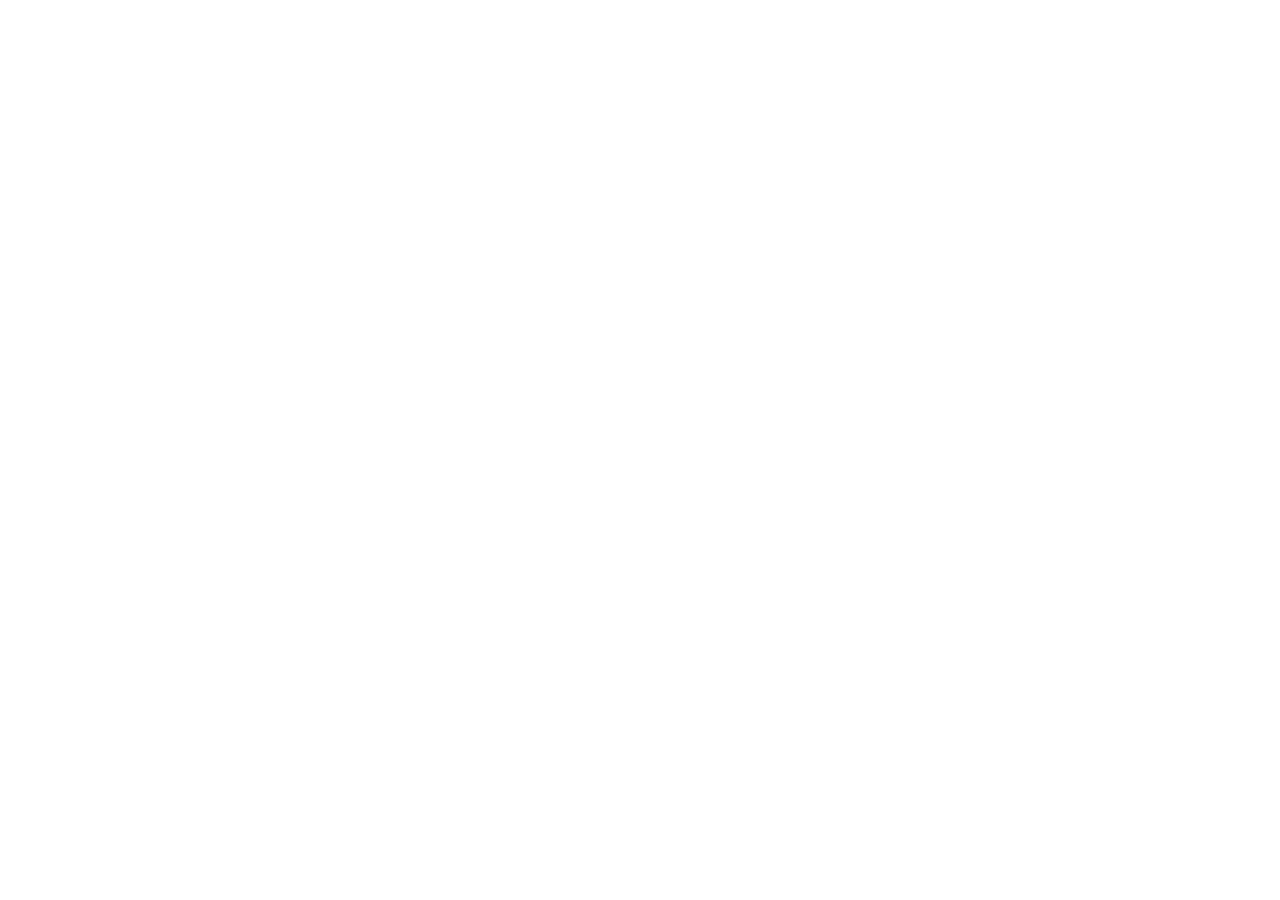
==== HW/February/19.02.2026/index.html @ c7c9b463 "first commit" ====
<!DOCTYPE html>
<html lang="en">
<head>
    <meta charset="UTF-8">
    <meta name="viewport" content="width=device-width, initial-scale=1.0">
    <title>Document</title>
    <link rel="stylesheet" href="./main.css">
</head>
<body>
    
    <header>
        <div class="container">
            <div class="navbar"></div>
        </div>
    </header>

    <main>
        <section>
            <div class="container"></div>
        </section>
    </main>

    <footer>
        <div class="container"></div>
    </footer>

</body>
</html>
---- HW/February/19.02.2026/main.css ----
/*# sourceMappingURL=main.css.map */
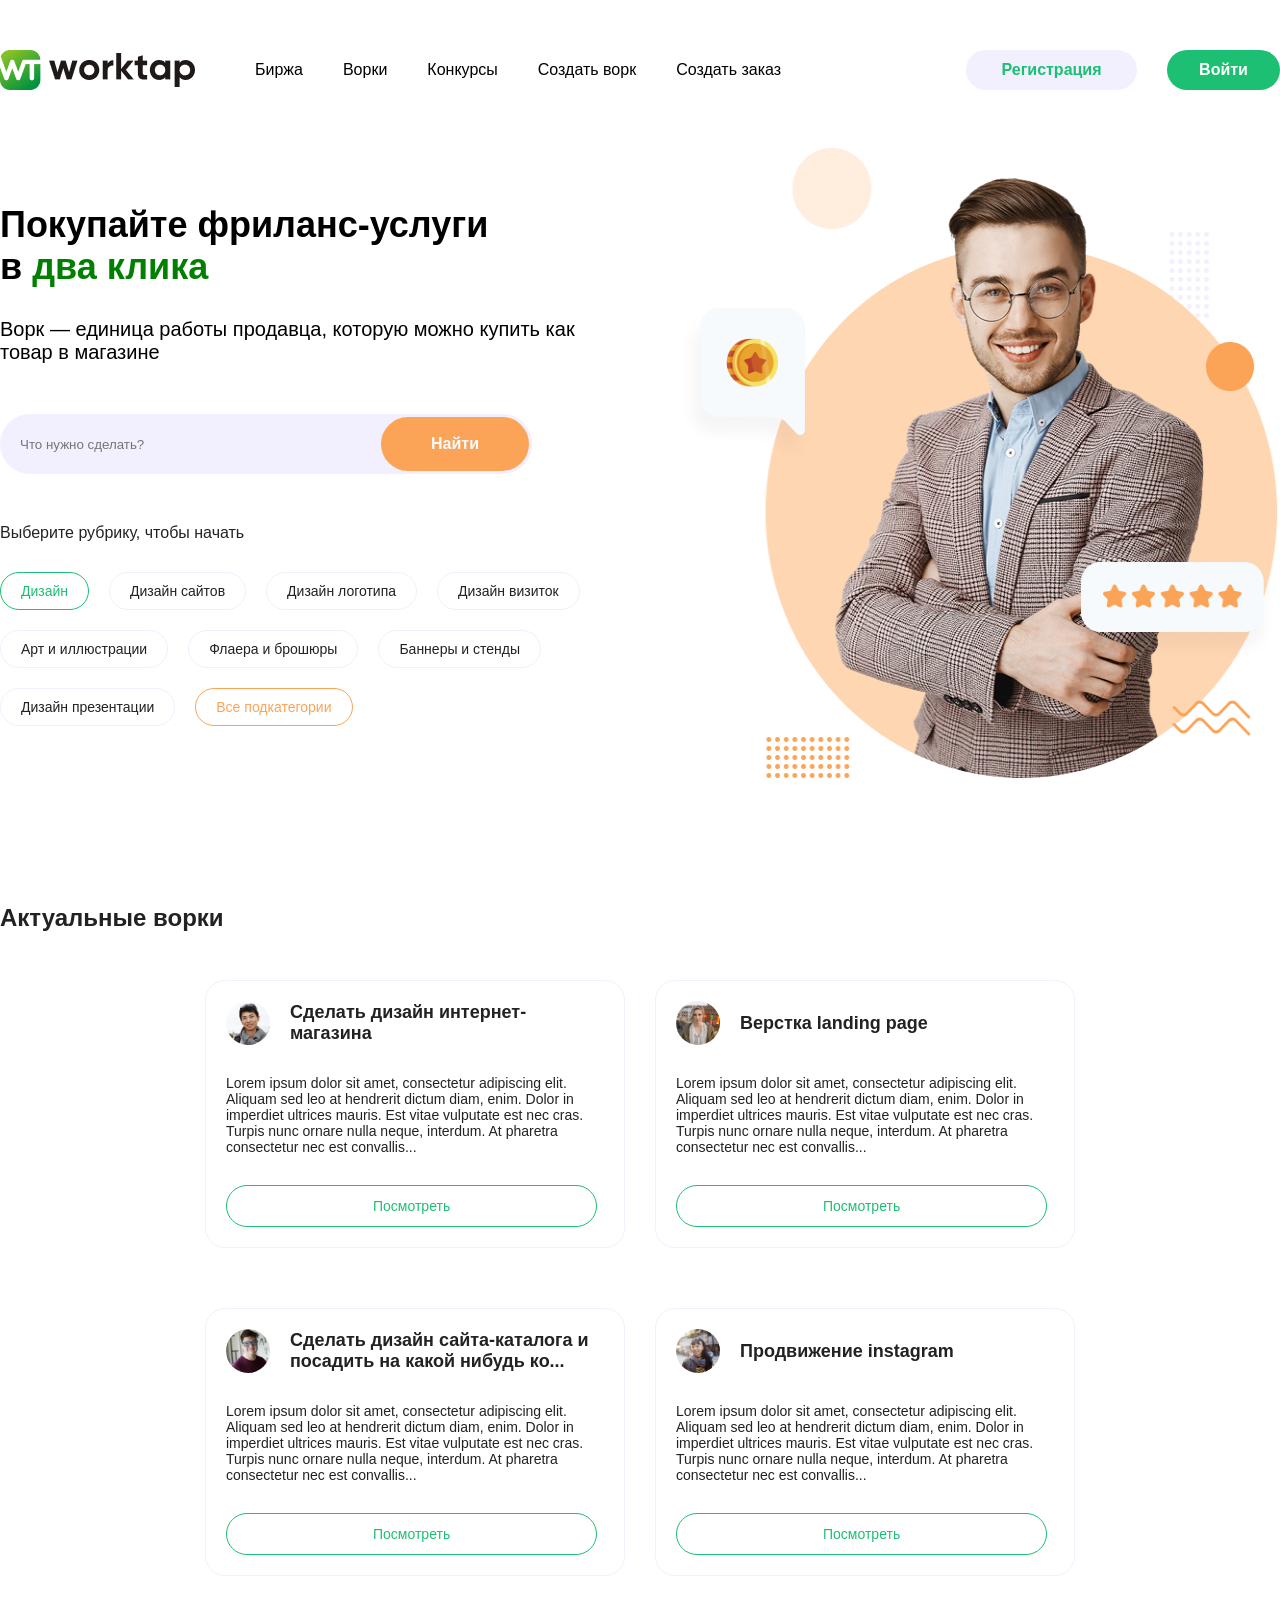
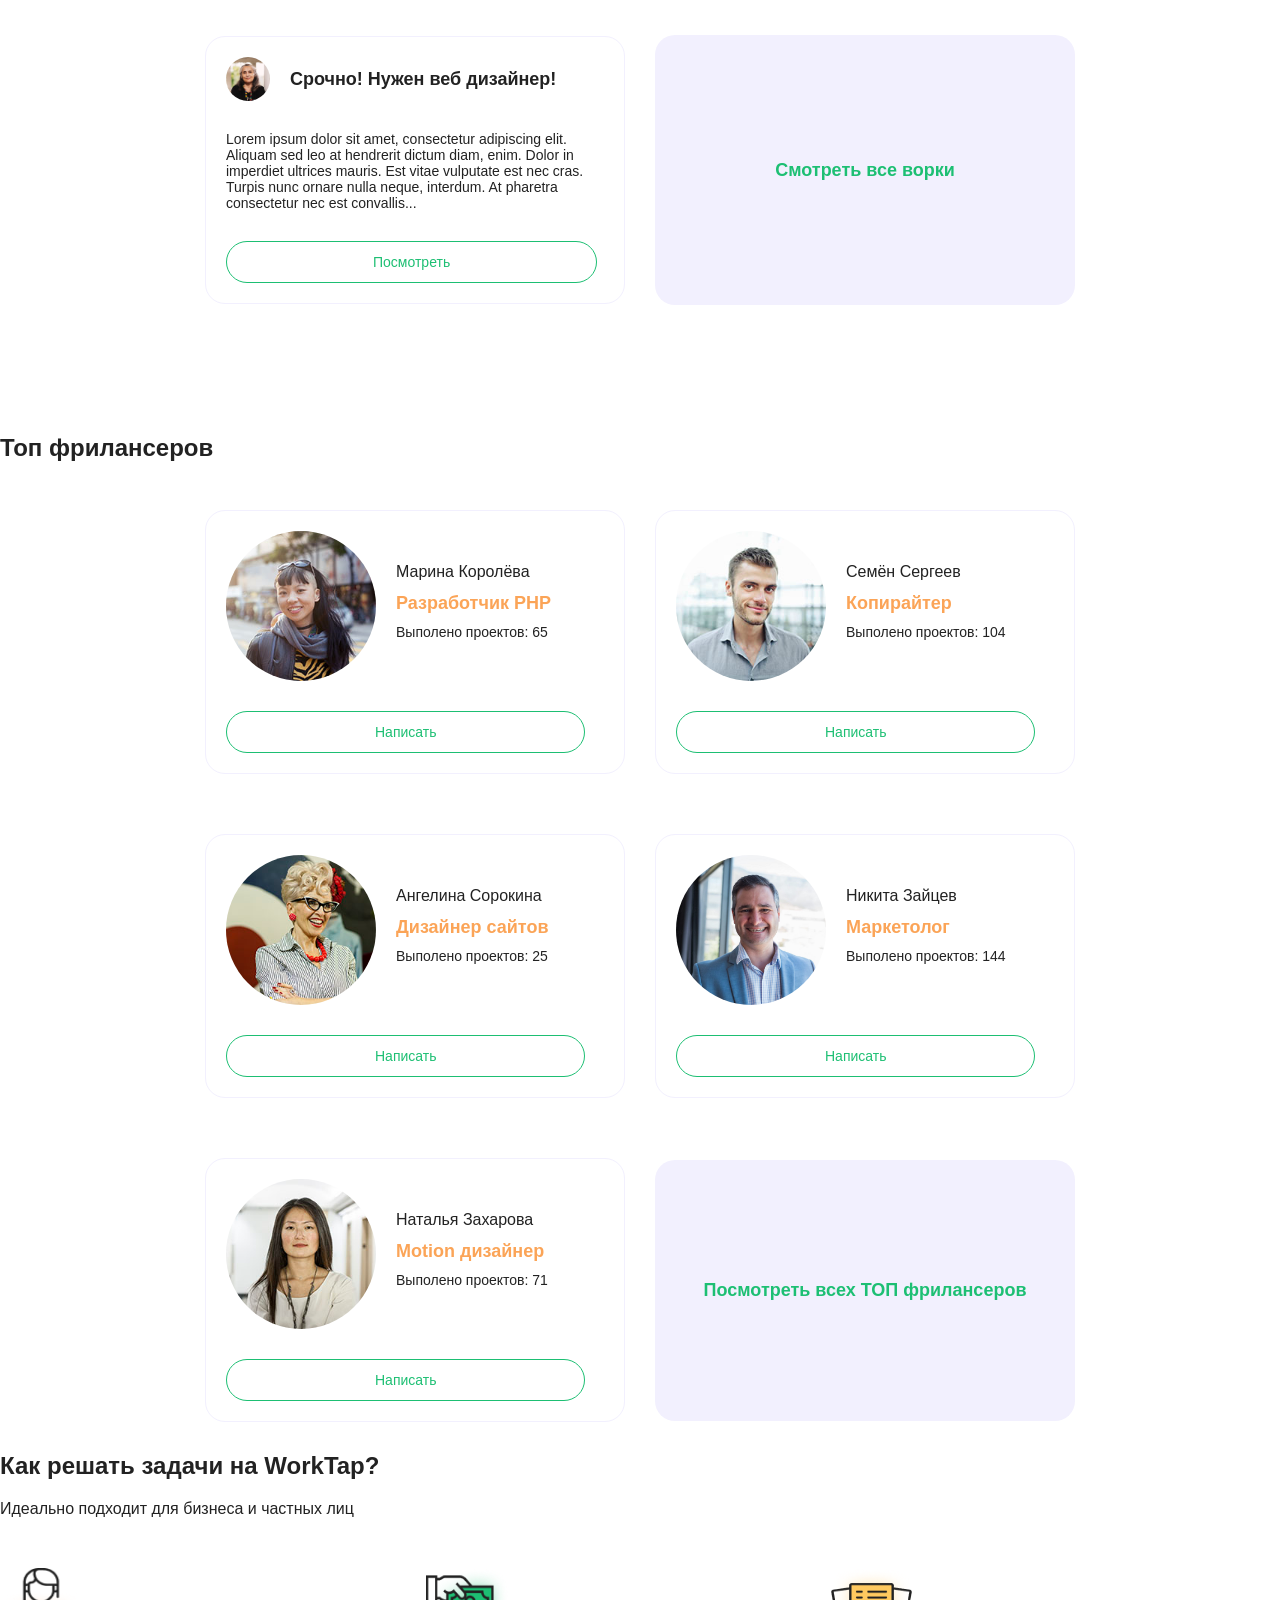
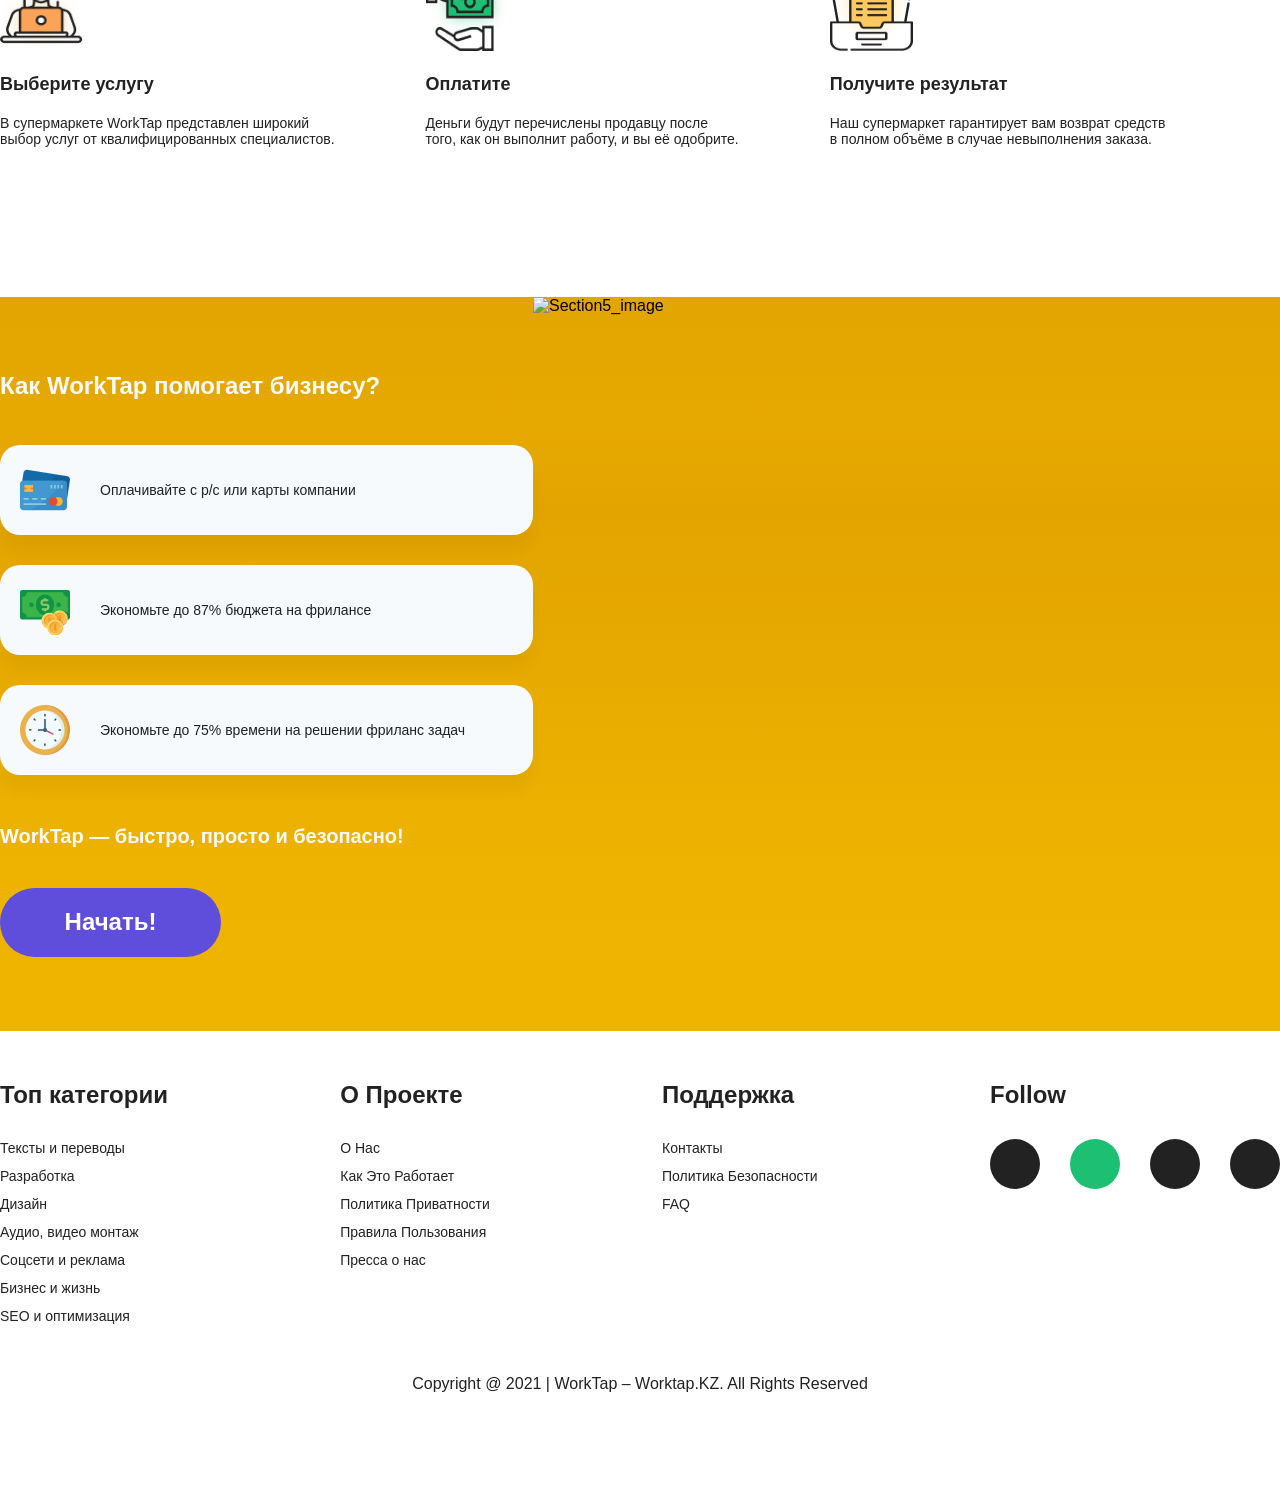
==== commit 9b965156: "update" ====
--- a/HW/February/19.02.2026/index.html
+++ b/HW/February/19.02.2026/index.html
@@ -5,23 +5,313 @@
     <meta name="viewport" content="width=device-width, initial-scale=1.0">
     <title>Document</title>
     <link rel="stylesheet" href="./main.css">
+    <link rel="stylesheet" href="https://cdnjs.cloudflare.com/ajax/libs/font-awesome/7.0.1/css/all.min.css">
 </head>
 <body>
     
     <header>
         <div class="container">
-            <div class="navbar"></div>
+            <div class="navbar">
+                <div class="navbar_left">
+                    <img src="./Image/Logo.png" alt="Logo">
+                    <ul>
+                        <li><a href="">Биржа</a></li>
+                        <li><a href="">Ворки</a></li>
+                        <li><a href="">Конкурсы</a></li>
+                        <li><a href="">Создать ворк</a></li>
+                        <li><a href="">Создать заказ</a></li>
+                    </ul>
+                </div>
+                <div class="navbar_right">
+                    <a href=""><button class="register">Регистрация</button></a>
+                    <a href=""><button class="sign_in">Войти</button></a>
+                </div>
+            </div>
         </div>
     </header>
 
     <main>
         <section>
-            <div class="container"></div>
+            <div class="container">
+                <div class="showcase">
+                    <div class="showcase_left">
+                        <h1>Покупайте фриланс-услуги <br> в <span>два клика</span></h1>
+                        <p>Ворк — единица работы продавца, которую можно купить как товар в магазине</p>
+                        <div class="form">
+                            <form action="">
+                                <input type="text" placeholder="Что нужно сделать?">
+                                <button>Найти</button>
+                            </form>
+                        </div>
+                        <p>Выберите рубрику, чтобы начать</p>
+                        <div class="category">
+                            <a class="first" href=""><i class="fa-solid fa-angle-left"></i> Дизайн</a>
+                            <a href="">Дизайн сайтов</a>
+                            <a href="">Дизайн логотипа</a>
+                            <a href="">Дизайн визиток</a>
+                            <a href="">Арт и иллюстрации</a>
+                            <a href="">Флаера и брошюры</a>
+                            <a href="">Баннеры и стенды</a>
+                            <a href="">Дизайн презентации</a>
+                            <a class="last" href="">Все подкатегории</a>
+                        </div>
+                    </div>
+                    <div class="showcase_right">
+                        <img src="./Image/Section1_frame.png" alt="Section1_frame">
+                    </div>
+                </div>
+            </div>
+        </section>
+        <section>
+            <div class="container">
+                <div class="actual_works">
+                    <h2>Актуальные ворки</h2>
+                    <div class="actual_works_box">
+                        <div class="cards">
+                            <div class="image">
+                                <img src="./Image/Section2_1.png" alt="Section2_1">
+                                <h1>Сделать дизайн интернет-магазина</h1>
+                            </div>
+                            <p>Lorem ipsum dolor sit amet, consectetur adipiscing elit. Aliquam sed leo at hendrerit dictum diam, enim. Dolor in imperdiet ultrices mauris. Est vitae vulputate est nec cras. Turpis nunc ornare nulla neque, interdum. At pharetra consectetur nec est convallis...</p>
+                            <a href="">Посмотреть</a>
+                        </div>
+                        <div class="cards">
+                            <div class="image">
+                                <img src="./Image/Section2_2.png" alt="Section2_2">
+                                <h1>Верстка landing page</h1>
+                            </div>
+                            <p>Lorem ipsum dolor sit amet, consectetur adipiscing elit. Aliquam sed leo at hendrerit dictum diam, enim. Dolor in imperdiet ultrices mauris. Est vitae vulputate est nec cras. Turpis nunc ornare nulla neque, interdum. At pharetra consectetur nec est convallis...</p>
+                            <a href="">Посмотреть</a>
+                        </div>
+                        <div class="cards">
+                            <div class="image">
+                                <img src="./Image/Section2_3.png" alt="Section2_3">
+                                <h1>Сделать дизайн сайта-каталога и посадить на какой нибудь ко...</h1>
+                            </div>
+                            <p>Lorem ipsum dolor sit amet, consectetur adipiscing elit. Aliquam sed leo at hendrerit dictum diam, enim. Dolor in imperdiet ultrices mauris. Est vitae vulputate est nec cras. Turpis nunc ornare nulla neque, interdum. At pharetra consectetur nec est convallis...</p>
+                            <a href="">Посмотреть</a>
+                        </div>
+                        <div class="cards">
+                            <div class="image">
+                                <img src="./Image/Section2_4.png" alt="Section2_4">
+                                <h1>Продвижение instagram </h1>
+                            </div>
+                            <p>Lorem ipsum dolor sit amet, consectetur adipiscing elit. Aliquam sed leo at hendrerit dictum diam, enim. Dolor in imperdiet ultrices mauris. Est vitae vulputate est nec cras. Turpis nunc ornare nulla neque, interdum. At pharetra consectetur nec est convallis...</p>
+                            <a href="">Посмотреть</a>
+                        </div>
+                        <div class="cards">
+                            <div class="image">
+                                <img src="./Image/Section2_5.png" alt="Section2_5">
+                                <h1>Срочно! Нужен веб дизайнер!</h1>
+                            </div>
+                            <p>Lorem ipsum dolor sit amet, consectetur adipiscing elit. Aliquam sed leo at hendrerit dictum diam, enim. Dolor in imperdiet ultrices mauris. Est vitae vulputate est nec cras. Turpis nunc ornare nulla neque, interdum. At pharetra consectetur nec est convallis...</p>
+                            <a href="">Посмотреть</a>
+                        </div>
+                        <div class="cards_last">
+                            <h1>Смотреть все ворки</h1>
+                        </div>
+                    </div>
+                </div>
+            </div>
+        </section>
+        <section>
+            <div class="container">
+                <div class="freelans">
+                    <h2>Топ фрилансеров</h2>
+                    <div class="freelans_box">
+                        <div class="cards">
+                            <div class="image">
+                                <img src="./Image/Section3_Марина Королёва.png" alt="Марина Королёва">
+                                <div>
+                                    <h1>Марина Королёва</h1>
+                                    <p>Разработчик PHP</p>
+                                    <p>Выполено проектов: 65</p>
+                                    <i class="fa-solid fa-star"></i>
+                                    <i class="fa-solid fa-star"></i>
+                                    <i class="fa-solid fa-star"></i>
+                                    <i class="fa-solid fa-star"></i>
+                                    <i class="fa-solid fa-star-half-stroke"></i>
+                                </div>
+                            </div>
+                            <a href="">Написать</a>
+                        </div>
+                        <div class="cards">
+                            <div class="image">
+                                <img src="./Image/Section3_Семён Сергеев.png" alt="Семён Сергеев">
+                                <div>
+                                    <h1>Семён Сергеев</h1>
+                                    <p>Копирайтер</p>
+                                    <p>Выполено проектов: 104</p>
+                                    <i class="fa-solid fa-star"></i>
+                                    <i class="fa-solid fa-star"></i>
+                                    <i class="fa-solid fa-star"></i>
+                                    <i class="fa-solid fa-star"></i>
+                                    <i class="other fa-solid fa-star"></i>
+                                </div>
+                            </div>
+                            <a href="">Написать</a>
+                        </div>
+                        <div class="cards">
+                            <div class="image">
+                                <img src="./Image/Section3_Ангелина Сорокина.png" alt="Ангелина Сорокина">
+                                <div>
+                                    <h1>Ангелина Сорокина</h1>
+                                    <p>Дизайнер сайтов</p>
+                                    <p>Выполено проектов: 25</p>
+                                    <i class="fa-solid fa-star"></i>
+                                    <i class="fa-solid fa-star"></i>
+                                    <i class="fa-solid fa-star"></i>
+                                    <i class="fa-solid fa-star"></i>
+                                    <i class="fa-solid fa-star"></i>
+                                </div>
+                            </div>
+                            <a href="">Написать</a>
+                        </div>
+                        <div class="cards">
+                            <div class="image">
+                                <img src="./Image/Section3_Никита Зайцев.png" alt="Никита Зайцев">
+                                <div>
+                                    <h1>Никита Зайцев</h1>
+                                    <p>Маркетолог</p>
+                                    <p>Выполено проектов: 144</p>
+                                    <i class="fa-solid fa-star"></i>
+                                    <i class="fa-solid fa-star"></i>
+                                    <i class="fa-solid fa-star"></i>
+                                    <i class="fa-solid fa-star"></i>
+                                    <i class="other fa-solid fa-star"></i>
+                                </div>
+                            </div>
+                            <a href="">Написать</a>
+                        </div>
+                        <div class="cards">
+                            <div class="image">
+                                <img src="./Image/Section3_Наталья Захарова.png" alt="Наталья Захарова">
+                                <div>
+                                    <h1>Наталья Захарова</h1>
+                                    <p>Motion дизайнер </p>
+                                    <p>Выполено проектов: 71</p>
+                                    <i class="fa-solid fa-star"></i>
+                                    <i class="fa-solid fa-star"></i>
+                                    <i class="fa-solid fa-star"></i>
+                                    <i class="fa-solid fa-star"></i>
+                                    <i class="fa-solid fa-star"></i>
+                                </div>
+                            </div>
+                            <a href="">Написать</a>
+                        </div>
+                        <div class="cards_last">
+                            <h1>Посмотреть всех ТОП фрилансеров</h1>
+                        </div>
+                    </div>
+                </div>
+            </div>
+        </section>
+        <section>
+            <div class="container">
+                <div class="how_to_fix">
+                    <h1>Как решать задачи на WorkTap?</h1>
+                    <p>Идеально подходит для бизнеса и частных лиц</p>
+                    <div class="box">
+                        <div class="cards">
+                            <img src="./Image/Section4_1.png" alt="Section4_1">
+                            <h2>Выберите услугу</h2>
+                            <p>В супермаркете WorkTap представлен широкий <br>выбор услуг от квалифицированных специалистов.</p>
+                        </div>
+                        <div class="cards">
+                            <img src="./Image/Section4_2.png" alt="Section4_2">
+                            <h2>Оплатите</h2>
+                            <p>Деньги будут перечислены продавцу после <br>того, как он выполнит работу, и вы её одобрите. </p>
+                        </div>
+                        <div class="cards">
+                            <img src="./Image/Section4_3.png" alt="Section4_3">
+                            <h2>Получите результат</h2>
+                            <p>Наш супермаркет гарантирует вам возврат средств <br>в полном объёме в случае невыполнения заказа.</p>
+                        </div>
+                    </div>
+                </div>
+            </div>
+        </section>
+        <section class="section5">
+            <div class="container">
+                <div class="business">
+                    <div class="business_left">
+                        <h1>Как WorkTap помогает бизнесу?</h1>
+                        <div class="box">
+                            <img src="./Image/Section5_credit-card.png" alt="credit-card">
+                            <p>Оплачивайте с р/с или карты компании</p>
+                        </div>
+                        <div class="box">
+                            <img src="./Image/Section5_money.png" alt="money">
+                            <p>Экономьте до 87% бюджета на фрилансе</p>
+                        </div>
+                        <div class="box">
+                            <img src="./Image/Section5_clock.png" alt="clock">
+                            <p>Экономьте до 75% времени на решении фриланс задач</p>
+                        </div>
+                        <p>WorkTap — быстро, просто и безопасно!</p>
+                        <a href=""><button>Начать!</button></a>
+                    </div>
+                    <img class="back" src="./Image/Section5_image.jpg" alt="Section5_image">
+                </div>
+            </div>
         </section>
     </main>
 
     <footer>
-        <div class="container"></div>
+        <div class="container">
+            <div class="footer_top">
+                <div class="card">
+                    <p>Топ категории</p>
+                    <ul>
+                        <li><a href="">Тексты и переводы</a></li>
+                        <li><a href="">Разработка</a></li>
+                        <li><a href="">Дизайн</a></li>
+                        <li><a href="">Аудио, видео монтаж</a></li>
+                        <li><a href="">Соцсети и реклама</a></li>
+                        <li><a href="">Бизнес и жизнь</a></li>
+                        <li><a href="">SEO и оптимизация</a></li>
+                    </ul>
+                </div>
+                <div class="card">
+                    <p>О Проекте</p>
+                    <ul>
+                        <li><a href="">О Нас</a></li>
+                        <li><a href="">Как Это Работает</a></li>
+                        <li><a href="">Политика Приватности</a></li>
+                        <li><a href="">Правила Пользования </a></li>
+                        <li><a href="">Пресса о нас</a></li>
+                    </ul>
+                </div>
+                <div class="card">
+                    <p>Поддержка</p>
+                    <ul>
+                        <li><a href="">Контакты</a></li>
+                        <li><a href="">Политика Безопасности</a></li>
+                        <li><a href="">FAQ</a></li>
+                    </ul>
+                </div>
+                <div class="card">
+                    <p>Follow</p>
+                    <div class="icons">
+                        <div>
+                            <i class="facebook fa-brands fa-facebook-f"></i>
+                        </div>
+                        <div class="twitter_box">
+                            <i class="fa-brands fa-twitter"></i>
+                        </div>
+                        <div>
+                            <i class="fa-brands fa-instagram"></i>
+                        </div>
+                        <div>
+                            <i class="fa-brands fa-linkedin-in"></i>
+                        </div>
+                    </div>
+                </div>
+            </div>
+            <div class="footer_bottom">
+                <p>Copyright @ 2021  |  WorkTap – Worktap.KZ. All Rights Reserved</p>
+            </div>
+        </div>
     </footer>
 
 </body>
--- a/HW/February/19.02.2026/main.css
+++ b/HW/February/19.02.2026/main.css
@@ -1 +1,590 @@
-/*# sourceMappingURL=main.css.map */+* {
+  padding: 0;
+  margin: 0;
+  box-sizing: border-box;
+  font-family: "Montserrat", sans-serif;
+  text-decoration: none;
+  list-style: none;
+  scroll-behavior: smooth;
+}
+
+.container {
+  width: 100%;
+  max-width: 1320px;
+  margin: 0 auto;
+}
+
+.navbar {
+  display: flex;
+  align-items: center;
+  justify-content: space-between;
+  padding: 20px 0;
+  margin-top: 30px;
+  margin-bottom: 38px;
+}
+.navbar .navbar_left {
+  display: flex;
+  align-items: center;
+  justify-content: center;
+  gap: 60px;
+}
+.navbar .navbar_left img {
+  width: 195px;
+  height: 40px;
+}
+.navbar .navbar_left ul {
+  display: flex;
+  align-items: center;
+  justify-content: center;
+  gap: 40px;
+}
+.navbar .navbar_left ul a {
+  font-size: 16px;
+  font-weight: 500;
+  color: #000000;
+}
+.navbar .navbar_left ul li:hover {
+  transform: scale(1.1);
+}
+.navbar .navbar_left ul li:hover a {
+  color: #1DBF73;
+}
+.navbar .navbar_right {
+  display: flex;
+  align-items: center;
+  justify-content: center;
+  gap: 30px;
+}
+.navbar .navbar_right .register {
+  width: 171px;
+  height: 40px;
+  background-color: #F2F0FE;
+  border: none;
+  border-radius: 50px;
+  font-size: 16px;
+  font-weight: 600;
+  color: #1DBF73;
+}
+.navbar .navbar_right .register:hover {
+  cursor: pointer;
+  border: 1px solid #1DBF73;
+  transform: scale(1.1);
+}
+.navbar .navbar_right .sign_in {
+  width: 113px;
+  height: 40px;
+  background-color: #1DBF73;
+  border: none;
+  border-radius: 50px;
+  font-size: 16px;
+  font-weight: 600;
+  color: #FFFFFF;
+}
+.navbar .navbar_right .sign_in:hover {
+  cursor: pointer;
+  border: 1px solid #004d29;
+  transform: scale(1.1);
+}
+
+.showcase {
+  display: flex;
+  align-items: center;
+  justify-content: space-between;
+  margin-bottom: 122px;
+}
+.showcase .showcase_left {
+  width: 596px;
+}
+.showcase .showcase_left h1 {
+  font-size: 36px;
+  font-weight: 700;
+  color: #000000;
+  letter-spacing: 5%;
+  margin-bottom: 30px;
+}
+.showcase .showcase_left span {
+  color: green;
+}
+.showcase .showcase_left p {
+  font-size: 20px;
+  font-weight: 500;
+  color: #000000;
+  margin-bottom: 50px;
+}
+.showcase .showcase_left .form {
+  width: 532px;
+  height: 60px;
+  margin-bottom: 50px;
+}
+.showcase .showcase_left .form form {
+  position: relative;
+}
+.showcase .showcase_left .form form input {
+  width: 532px;
+  height: 60px;
+  border: none;
+  border-radius: 50px;
+  background-color: #F2F0FE;
+  padding: 20px;
+}
+.showcase .showcase_left .form form input:focus {
+  outline: 1px solid #B0AAD0;
+  box-shadow: 0px 16px 16px 0px rgba(34, 34, 34, 0.0392156863);
+}
+.showcase .showcase_left .form form button {
+  width: 154px;
+  height: 60px;
+  border: 3px solid #F2F0FE;
+  border-radius: 50px;
+  background-color: #FBA457;
+  font-size: 16px;
+  font-weight: 700;
+  color: #F6FAFD;
+  position: absolute;
+  right: 0;
+}
+.showcase .showcase_left .form form button:hover {
+  cursor: pointer;
+  transform: scale(1.05);
+}
+.showcase .showcase_left .form + p {
+  font-size: 16px;
+  font-weight: 500;
+  color: #222222;
+  margin-bottom: 30px;
+}
+.showcase .showcase_left .category {
+  display: flex;
+  align-items: center;
+  justify-content: flex-start;
+  flex-wrap: wrap;
+  text-align: center;
+  gap: 20px;
+}
+.showcase .showcase_left .category a {
+  font-size: 14px;
+  font-weight: 400;
+  color: #222222;
+  text-align: center;
+  border: 1px solid #F2F0FE;
+  border-radius: 50px;
+  padding: 10px 20px;
+}
+.showcase .showcase_left .category a:hover {
+  border: 1px solid #b5b4b8;
+  box-shadow: 0px 16px 16px 0px rgba(34, 34, 34, 0.0392156863);
+  transform: scale(1.1);
+}
+.showcase .showcase_left .category .first {
+  font-size: 14px;
+  font-weight: 400;
+  color: #1DBF73;
+  text-align: center;
+  border: 1px solid #1DBF73;
+  border-radius: 50px;
+  padding: 10px 20px;
+}
+.showcase .showcase_left .category .first:hover {
+  border: 1px solid #1DBF73;
+  background-color: #1DBF73;
+  color: #F6FAFD;
+  transform: scale(1.1);
+}
+.showcase .showcase_left .category .last {
+  font-size: 14px;
+  font-weight: 400;
+  color: #FBA457;
+  text-align: center;
+  border: 1px solid #FBA457;
+  border-radius: 50px;
+  padding: 10px 20px;
+}
+.showcase .showcase_left .category .last:hover {
+  border: 1px solid #FBA457;
+  background-color: #FBA457;
+  color: #F6FAFD;
+  transform: scale(1.1);
+}
+.showcase .showcase_right img {
+  width: 603px;
+  height: 630px;
+}
+
+.actual_works {
+  margin-bottom: 100px;
+}
+.actual_works h2 {
+  font-size: 24px;
+  font-weight: 600;
+  color: #222222;
+  margin-bottom: 48px;
+}
+.actual_works .actual_works_box {
+  display: flex;
+  align-items: center;
+  justify-content: center;
+  flex-wrap: wrap;
+  gap: 30px;
+}
+.actual_works .actual_works_box .cards {
+  width: 420px;
+  border: 1px solid #F2F0FE;
+  border-radius: 20px;
+  padding: 20px;
+  padding-bottom: 32px;
+  margin-bottom: 30px;
+}
+.actual_works .actual_works_box .cards .image {
+  display: flex;
+  align-items: center;
+  justify-content: flex-start;
+  gap: 20px;
+  margin-bottom: 30px;
+}
+.actual_works .actual_works_box .cards .image img {
+  width: 44px;
+  height: 44px;
+  border-radius: 50%;
+}
+.actual_works .actual_works_box .cards .image h1 {
+  font-size: 18px;
+  font-weight: 600;
+  color: #222222;
+}
+.actual_works .actual_works_box .cards p {
+  font-size: 14px;
+  font-weight: 400;
+  color: #222222;
+  margin-bottom: 42px;
+}
+.actual_works .actual_works_box .cards a {
+  width: 380px;
+  text-align: center;
+  border: 1px solid #1DBF73;
+  border-radius: 50px;
+  padding: 12px 146px;
+  margin-top: 30px;
+  font-size: 14px;
+  font-weight: 500;
+  color: #1DBF73;
+}
+.actual_works .actual_works_box .cards a:hover {
+  background-color: #1DBF73;
+  color: #F6FAFD;
+}
+.actual_works .actual_works_box .cards:hover {
+  border: 1px solid #bebebe;
+  box-shadow: 0px 16px 16px 0px rgba(34, 34, 34, 0.0392156863);
+}
+.actual_works .actual_works_box .cards_last {
+  width: 420px;
+  height: 270px;
+  background-color: #F2F0FE;
+  border-radius: 20px;
+  display: flex;
+  align-items: center;
+  justify-content: center;
+  transform: translate(0, -15px);
+}
+.actual_works .actual_works_box .cards_last h1 {
+  font-size: 18px;
+  font-weight: 600;
+  color: #1DBF73;
+}
+
+.freelans h2 {
+  font-size: 24px;
+  font-weight: 600;
+  color: #222222;
+  margin-bottom: 48px;
+}
+.freelans .freelans_box {
+  display: flex;
+  align-items: center;
+  justify-content: center;
+  flex-wrap: wrap;
+  gap: 30px;
+}
+.freelans .freelans_box .cards {
+  width: 420px;
+  border: 1px solid #F2F0FE;
+  border-radius: 20px;
+  padding: 20px;
+  padding-bottom: 32px;
+  margin-bottom: 30px;
+}
+.freelans .freelans_box .cards .image {
+  display: flex;
+  align-items: center;
+  justify-content: flex-start;
+  gap: 20px;
+  margin-bottom: 42px;
+}
+.freelans .freelans_box .cards .image img {
+  width: 150px;
+  height: 150px;
+  border-radius: 50%;
+}
+.freelans .freelans_box .cards .image div h1 {
+  font-size: 16px;
+  font-weight: 500;
+  color: #222222;
+  margin-bottom: 12px;
+}
+.freelans .freelans_box .cards .image div p {
+  font-size: 18px;
+  font-weight: 600;
+  color: #FBA457;
+  margin-bottom: 10px;
+}
+.freelans .freelans_box .cards .image div p + p {
+  font-size: 14px;
+  font-weight: 500;
+  color: #222222;
+  margin-bottom: 10px;
+}
+.freelans .freelans_box .cards .image div i {
+  font-size: 30px;
+  color: #FBA457;
+}
+.freelans .freelans_box .cards .image div .other {
+  color: #B0AAD0;
+}
+.freelans .freelans_box .cards a {
+  width: 380px;
+  text-align: center;
+  border: 1px solid #1DBF73;
+  border-radius: 50px;
+  padding: 12px 148px;
+  margin-top: 30px;
+  font-size: 14px;
+  font-weight: 500;
+  color: #1DBF73;
+}
+.freelans .freelans_box .cards a:hover {
+  background-color: #1DBF73;
+  color: #F6FAFD;
+}
+.freelans .freelans_box .cards:hover {
+  border: 1px solid #bebebe;
+  box-shadow: 0px 16px 16px 0px rgba(34, 34, 34, 0.0392156863);
+}
+.freelans .freelans_box .cards_last {
+  width: 420px;
+  height: 261px;
+  background-color: #F2F0FE;
+  border-radius: 20px;
+  display: flex;
+  align-items: center;
+  justify-content: center;
+  transform: translate(0, -15px);
+}
+.freelans .freelans_box .cards_last h1 {
+  font-size: 18px;
+  font-weight: 600;
+  color: #1DBF73;
+}
+
+.how_to_fix {
+  margin-bottom: 100px;
+}
+.how_to_fix h1 {
+  font-size: 24px;
+  font-weight: 600;
+  color: #222222;
+  margin-bottom: 20px;
+}
+.how_to_fix p {
+  font-size: 16px;
+  font-weight: 400;
+  color: #222222;
+  margin-bottom: 50px;
+}
+.how_to_fix .box {
+  display: flex;
+  align-items: center;
+  justify-content: flex-start;
+  gap: 91px;
+}
+.how_to_fix .box .cards img {
+  width: 83px;
+  height: 83px;
+  margin-bottom: 19px;
+}
+.how_to_fix .box .cards h2 {
+  font-size: 18px;
+  font-weight: 600;
+  color: #222222;
+  margin-bottom: 20px;
+}
+.how_to_fix .box .cards p {
+  font-size: 14px;
+  font-weight: 400;
+  color: #222222;
+}
+
+.section5 {
+  background: linear-gradient(180deg, #E2A401 -1.38%, #E6A901 17.18%, #E3A401 28.99%, #E5A800 43.17%, #EEB301 77.27%, #EFB400 100%);
+}
+
+.business {
+  display: flex;
+  align-items: center;
+  justify-content: flex-start;
+}
+.business .business_left h1 {
+  font-size: 24px;
+  font-weight: 600;
+  color: #F6FAFD;
+  margin-bottom: 45px;
+}
+.business .business_left .box {
+  width: 533px;
+  display: flex;
+  align-items: center;
+  justify-content: flex-start;
+  gap: 30px;
+  border-radius: 20px;
+  background-color: #F6FAFD;
+  box-shadow: 0px 16px 16px 0px rgba(0, 0, 0, 0.0392156863);
+  padding: 20px;
+  margin-bottom: 30px;
+}
+.business .business_left .box img {
+  width: 50px;
+  height: 50px;
+}
+.business .business_left .box p {
+  font-size: 14px;
+  font-weight: 400;
+  color: #222222;
+}
+.business .business_left .box + p {
+  font-size: 20px;
+  font-weight: 600;
+  color: #F6FAFD;
+  margin-top: 50px;
+  margin-bottom: 40px;
+}
+.business .business_left button {
+  width: 221px;
+  height: 69px;
+  background-color: #5E4EDB;
+  border: none;
+  border-radius: 50px;
+  font-size: 24px;
+  font-weight: 700;
+  color: #FFFFFF;
+}
+.business .business_left button:hover {
+  cursor: pointer;
+  border: 1px solid #110376;
+  box-shadow: 0px 16px 16px 0px rgba(34, 34, 34, 0.0392156863);
+  transform: scale(1.1);
+}
+.business .back {
+  width: 1300px;
+  height: 734px;
+}
+
+.footer_top {
+  display: flex;
+  align-items: flex-start;
+  justify-content: space-between;
+  padding: 50px 0;
+}
+.footer_top .card p {
+  font-size: 24px;
+  font-weight: 700;
+  color: #222222;
+  letter-spacing: 2%;
+  margin-bottom: 30px;
+}
+.footer_top .card ul {
+  display: flex;
+  align-items: flex-start;
+  justify-content: center;
+  flex-direction: column;
+  gap: 10px;
+}
+.footer_top .card ul a {
+  font-size: 14px;
+  font-weight: 400;
+  color: #222222;
+}
+.footer_top .card ul li:hover {
+  transform: scale(1.1);
+}
+.footer_top .card ul li:hover a {
+  color: #1DBF73;
+  text-shadow: 2px 2px 2px rgba(34, 34, 34, 0.2274509804);
+}
+.footer_top .card .icons {
+  display: flex;
+  align-items: center;
+  justify-content: flex-start;
+  gap: 30px;
+}
+.footer_top .card .icons div {
+  width: 50px;
+  height: 50px;
+  border-radius: 50%;
+  background-color: #222222;
+  display: flex;
+  align-items: center;
+  justify-content: center;
+}
+.footer_top .card .icons div i {
+  font-size: 30px;
+  color: #FFFFFF;
+}
+.footer_top .card .icons div .facebook {
+  font-size: 38px;
+  transform: translate(1px, 6px);
+}
+.footer_top .card .icons div:hover {
+  cursor: pointer;
+  transform: scale(1.1);
+}
+.footer_top .card .icons div:hover i {
+  transform: rotate(360deg);
+  transition: all 0.7s ease-in-out;
+}
+.footer_top .card .icons .twitter_box {
+  background-color: #1DBF73;
+}
+
+.footer_bottom {
+  text-align: center;
+  padding-bottom: 100px;
+}
+.footer_bottom p {
+  font-size: 16px;
+  font-weight: 500;
+  color: #222222;
+  letter-spacing: 2%;
+}
+
+@media (max-width: 1120px) {
+  .navbar .navbar_left ul {
+    display: none;
+  }
+  .showcase {
+    transform: scale(0.7);
+  }
+  .actual_works .actual_works_box .cards + .cards + .cards + .cards {
+    display: none;
+  }
+  .freelans .freelans_box .cards + .cards + .cards + .cards {
+    display: none;
+  }
+  .how_to_fix {
+    transform: scale(0.7);
+  }
+  .business {
+    transform: scale(0.7);
+  }
+  .footer_top .card + .card {
+    display: none;
+  }
+}/*# sourceMappingURL=main.css.map */
